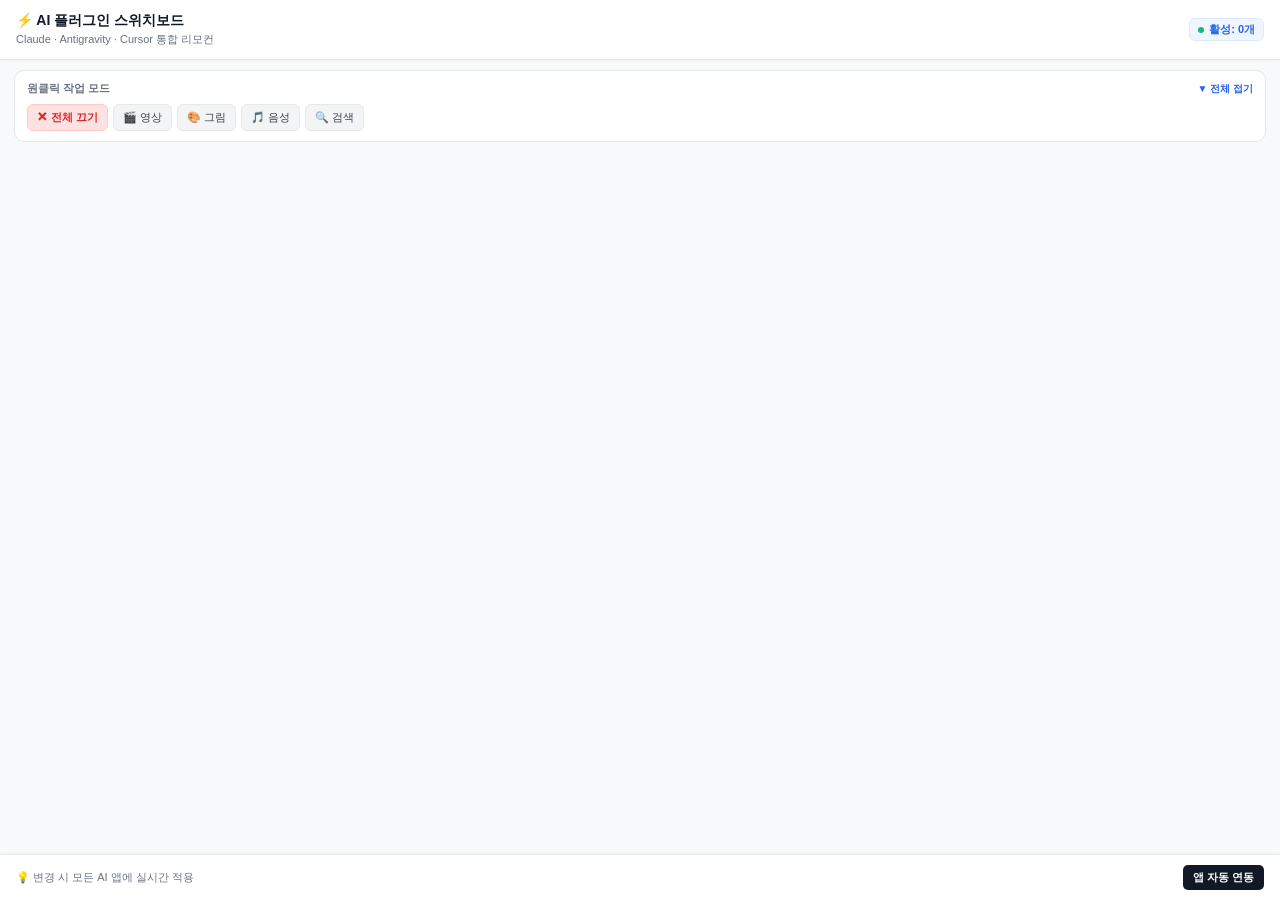
==== widget.html @ acefc421 "fix: 모든 카테고리 기본 펼침 상태로 렌더링 및 전체 펼치기/접기 버튼 추가" ====
<!DOCTYPE html>
<html lang="ko">
<head>
  <meta charset="UTF-8">
  <title>AI 플러그인 스위치보드</title>
  <style>
    * { box-sizing: border-box; margin: 0; padding: 0; }
    html, body {
      width: 100%;
      height: 100%;
      font-family: -apple-system, BlinkMacSystemFont, "Apple SD Gothic Neo", "Pretendard", "Segoe UI", Roboto, sans-serif;
      background-color: #F8F9FA;
      color: #191F28;
      overflow-x: hidden;
    }
    body {
      display: flex;
      flex-direction: column;
      user-select: none;
    }
    
    /* 상단 고정 헤더 */
    header {
      background: #FFFFFF;
      border-bottom: 1px solid #E5E7EB;
      padding: 12px 16px;
      display: flex;
      justify-content: space-between;
      align-items: center;
      position: sticky;
      top: 0;
      z-index: 50;
      box-shadow: 0 1px 3px rgba(0,0,0,0.03);
    }
    .header-title { font-size: 14px; font-weight: 700; color: #111827; }
    .header-sub { font-size: 11px; color: #6B7280; margin-top: 2px; }
    .badge-count {
      font-size: 11px;
      font-weight: 700;
      background: #EFF6FF;
      color: #2563EB;
      border: 1px solid #DBEAFE;
      padding: 3px 8px;
      border-radius: 6px;
      display: flex;
      align-items: center;
      gap: 5px;
    }
    .badge-dot { width: 6px; height: 6px; border-radius: 50%; background: #10B981; }

    /* 프리셋 바 */
    .presets-box {
      background: #FFFFFF;
      margin: 10px 14px 6px;
      padding: 10px 12px;
      border-radius: 10px;
      border: 1px solid #E5E7EB;
      position: sticky;
      top: 57px;
      z-index: 40;
    }
    .preset-header {
      display: flex;
      justify-content: space-between;
      align-items: center;
      margin-bottom: 8px;
    }
    .preset-title { font-size: 11px; font-weight: 700; color: #6B7280; }
    .btn-toggle-all {
      font-size: 10px;
      color: #2563EB;
      background: none;
      border: none;
      cursor: pointer;
      font-weight: 600;
    }
    .btn-toggle-all:hover { text-decoration: underline; }

    .preset-chips { display: flex; flex-wrap: wrap; gap: 5px; }
    .chip {
      font-size: 11px;
      font-weight: 500;
      padding: 5px 9px;
      border-radius: 6px;
      background: #F3F4F6;
      color: #374151;
      border: 1px solid #E5E7EB;
      cursor: pointer;
      transition: all 0.15s;
    }
    .chip:hover { background: #E5E7EB; }
    .chip-off { background: #FEE2E2; color: #DC2626; border-color: #FECACA; font-weight: 700; }
    .chip-off:hover { background: #FCA5A5; color: #B91C1C; }

    /* 토스트 알림 */
    .toast {
      display: none;
      background: #111827;
      color: #FFFFFF;
      font-size: 11px;
      padding: 8px 12px;
      margin: 0 14px 6px;
      border-radius: 6px;
      justify-content: space-between;
      align-items: center;
    }

    /* 본문 스크롤 영역 (확실하고 시원하게 끝까지 스크롤) */
    main {
      flex: 1;
      overflow-y: scroll;
      padding: 6px 14px 40px;
      display: flex;
      flex-direction: column;
      gap: 10px;
    }

    /* 상시 표시되는 명확한 스크롤바 */
    main::-webkit-scrollbar {
      width: 8px;
    }
    main::-webkit-scrollbar-track {
      background: #E9ECEF;
      border-radius: 4px;
    }
    main::-webkit-scrollbar-thumb {
      background: #ADB5BD;
      border-radius: 4px;
    }
    main::-webkit-scrollbar-thumb:hover {
      background: #6C757D;
    }

    /* 카테고리 카드 */
    .category-card {
      background: #FFFFFF;
      border-radius: 10px;
      border: 1px solid #E5E7EB;
      overflow: visible;
      box-shadow: 0 1px 2px rgba(0,0,0,0.03);
    }
    details summary::-webkit-details-marker { display: none; }
    details summary { list-style: none; outline: none; }
    
    .cat-summary {
      padding: 12px 14px;
      cursor: pointer;
      display: flex;
      align-items: center;
      justify-content: space-between;
      background: #FFFFFF;
      border-radius: 10px;
      transition: background 0.15s;
    }
    .cat-summary:hover { background: #F9FAFB; }
    
    .cat-left { display: flex; align-items: center; gap: 8px; }
    .cat-icon { font-size: 18px; }
    .cat-name { font-size: 13px; font-weight: 700; color: #111827; display: flex; align-items: center; gap: 6px; }
    .cat-badge { font-size: 10px; font-weight: 600; padding: 2px 6px; border-radius: 4px; }
    .cat-badge-active { background: #EFF6FF; color: #2563EB; border: 1px solid #DBEAFE; }
    .cat-badge-none { background: #F3F4F6; color: #6B7280; border: 1px solid #E5E7EB; }
    
    .cat-right { display: flex; align-items: center; gap: 6px; }
    .btn-off-cat {
      font-size: 10px;
      color: #6B7280;
      background: #FFFFFF;
      border: 1px solid #D1D5DB;
      padding: 3px 7px;
      border-radius: 4px;
      cursor: pointer;
    }
    .btn-off-cat:hover { color: #DC2626; border-color: #FECACA; background: #FEF2F2; }
    .arrow-icon {
      font-size: 10px;
      color: #9CA3AF;
      transition: transform 0.2s ease;
      display: inline-block;
    }
    details[open] .arrow-icon {
      transform: rotate(180deg);
    }

    /* 세부 플러그인 목록 */
    .plugin-list {
      background: #FAFAFA;
      border-top: 1px solid #F3F4F6;
      padding: 10px 12px;
      display: flex;
      flex-direction: column;
      gap: 8px;
    }
    .plugin-item {
      background: #FFFFFF;
      border: 1px solid #E5E7EB;
      border-radius: 8px;
      padding: 10px 12px;
      display: flex;
      align-items: center;
      justify-content: space-between;
      box-shadow: 0 1px 2px rgba(0,0,0,0.02);
    }
    .plugin-info { padding-right: 8px; flex: 1; }
    .plugin-header { display: flex; align-items: center; gap: 6px; }
    .plugin-name { font-size: 12px; font-weight: 700; color: #111827; }
    .plugin-tag { font-size: 9px; color: #4B5563; background: #F3F4F6; padding: 1px 5px; border-radius: 3px; font-weight: 500; }
    .plugin-desc { font-size: 10.5px; color: #6B7280; margin-top: 2px; line-height: 1.3; }

    /* 스위치 */
    .switch {
      position: relative;
      display: inline-block;
      width: 38px;
      height: 22px;
      flex-shrink: 0;
    }
    .switch input { opacity: 0; width: 0; height: 0; }
    .slider {
      position: absolute;
      cursor: pointer;
      top: 0; left: 0; right: 0; bottom: 0;
      background-color: #E5E7EB;
      transition: .2s;
      border-radius: 22px;
    }
    .slider:before {
      position: absolute;
      content: "";
      height: 18px;
      width: 18px;
      left: 2px;
      bottom: 2px;
      background-color: white;
      transition: .2s;
      border-radius: 50%;
      box-shadow: 0 1px 3px rgba(0,0,0,0.2);
    }
    input:checked + .slider { background-color: #2563EB; }
    input:checked + .slider:before { transform: translateX(16px); }

    /* 푸터 */
    footer {
      background: #FFFFFF;
      border-top: 1px solid #E5E7EB;
      padding: 10px 16px;
      font-size: 11px;
      color: #6B7280;
      display: flex;
      justify-content: space-between;
      align-items: center;
      position: sticky;
      bottom: 0;
      z-index: 50;
      box-shadow: 0 -1px 3px rgba(0,0,0,0.03);
    }
    .btn-sync {
      background: #111827;
      color: #FFFFFF;
      border: none;
      padding: 5px 10px;
      border-radius: 5px;
      font-size: 11px;
      font-weight: 600;
      cursor: pointer;
    }
    .btn-sync:hover { background: #374151; }
  </style>
</head>
<body>

  <!-- 헤더 -->
  <header>
    <div>
      <div class="header-title">⚡ AI 플러그인 스위치보드</div>
      <div class="header-sub">Claude · Antigravity · Cursor 통합 리모컨</div>
    </div>
    <div class="badge-count">
      <span class="badge-dot"></span>
      <span>활성: <b id="header-active-count">0</b>개</span>
    </div>
  </header>

  <!-- 원클릭 모드 바 -->
  <div class="presets-box">
    <div class="preset-header">
      <span class="preset-title">원클릭 작업 모드</span>
      <button class="btn-toggle-all" id="btn-toggle-all" onclick="toggleAllAccordions()">▼ 전체 접기</button>
    </div>
    <div class="preset-chips">
      <button class="chip chip-off" onclick="setPreset('none')">✕ 전체 끄기</button>
      <button class="chip" onclick="setPreset('video')">🎬 영상</button>
      <button class="chip" onclick="setPreset('image')">🎨 그림</button>
      <button class="chip" onclick="setPreset('audio')">🎵 음성</button>
      <button class="chip" onclick="setPreset('search')">🔍 검색</button>
    </div>
  </div>

  <div id="toast" class="toast">
    <span id="toast-text">설정이 변경되었습니다.</span>
  </div>

  <!-- 8대 카테고리 및 세부 플러그인 전체 목록 -->
  <main id="categories-root"></main>

  <!-- 푸터 -->
  <footer>
    <span>💡 변경 시 모든 AI 앱에 실시간 적용</span>
    <button class="btn-sync" onclick="autoSetup()">앱 자동 연동</button>
  </footer>

  <script>
    let appData = { categories: [], plugins: [] };
    let allExpanded = true;

    async function loadData() {
      try {
        const res = await fetch('/api/data');
        if (res.ok) {
          appData = await res.json();
          render();
        }
      } catch (e) {
        console.error("데이터 로드 실패:", e);
      }
    }

    // 100% 모든 카테고리와 세부 플러그인을 기본 오픈 상태로 렌더링
    function render() {
      const root = document.getElementById("categories-root");
      root.innerHTML = "";

      appData.categories.forEach(cat => {
        const catPlugins = appData.plugins.filter(p => p.cat === cat.id);
        const activeCount = catPlugins.filter(p => p.enabled).length;

        const card = document.createElement("div");
        card.className = "category-card";

        const details = document.createElement("details");
        details.open = allExpanded; // 기본적으로 전체 시원하게 펼쳐둠!

        details.innerHTML = `
          <summary class="cat-summary">
            <div class="cat-left">
              <span class="cat-icon">${cat.icon}</span>
              <div class="cat-name">
                <span>${cat.name}</span>
                <span class="cat-badge ${activeCount > 0 ? 'cat-badge-active' : 'cat-badge-none'}" id="badge-${cat.id}">
                  ${activeCount} / ${catPlugins.length} 켜짐
                </span>
              </div>
            </div>
            <div class="cat-right">
              <button class="btn-off-cat" onclick="turnOffCategory('${cat.id}', event)">모두 끄기</button>
              <span class="arrow-icon">▼</span>
            </div>
          </summary>
          <div class="plugin-list">
            ${catPlugins.map(p => `
              <div class="plugin-item">
                <div class="plugin-info">
                  <div class="plugin-header">
                    <span class="plugin-name">${p.name}</span>
                    <span class="plugin-tag">${p.tag}</span>
                  </div>
                  <div class="plugin-desc">${p.desc}</div>
                </div>
                <label class="switch">
                  <input type="checkbox" ${p.enabled ? "checked" : ""} onchange="togglePlugin('${p.id}', this.checked)">
                  <span class="slider"></span>
                </label>
              </div>
            `).join("")}
          </div>
        `;

        card.appendChild(details);
        root.appendChild(card);
      });

      updateHeaderCount();
    }

    // 전체 펼치기 / 전체 접기 토글
    function toggleAllAccordions() {
      allExpanded = !allExpanded;
      const btn = document.getElementById("btn-toggle-all");
      btn.textContent = allExpanded ? "▼ 전체 접기" : "▶ 전체 펼치기";
      const detailsList = document.querySelectorAll("#categories-root details");
      detailsList.forEach(d => d.open = allExpanded);
    }

    async function togglePlugin(id, enabled) {
      const p = appData.plugins.find(item => item.id === id);
      if (p) {
        p.enabled = enabled;
        updateHeaderCount();
        updateCategoryBadge(p.cat);
        try {
          await fetch('/api/toggle', {
            method: 'POST',
            headers: { 'Content-Type': 'application/json' },
            body: JSON.stringify({ id, enabled })
          });
        } catch (e) {}
      }
    }

    async function turnOffCategory(catId, event) {
      if (event) { event.stopPropagation(); event.preventDefault(); }
      appData.plugins.forEach(p => {
        if (p.cat === catId) p.enabled = false;
      });
      render();
      showToast("해당 카테고리의 모든 플러그인을 껐습니다.");
      try {
        await fetch('/api/category-off', {
          method: 'POST',
          headers: { 'Content-Type': 'application/json' },
          body: JSON.stringify({ cat: catId })
        });
      } catch (e) {}
    }

    async function setPreset(mode) {
      appData.plugins.forEach(p => p.enabled = false);
      if (mode === 'none') {
        showToast("모든 플러그인을 껐습니다. (순수 질문 모드)");
      } else if (mode === 'video') {
        const t = appData.plugins.find(p => p.id === 'runway');
        if (t) t.enabled = true;
        showToast("🎬 영상 모드: 런웨이를 켰습니다.");
      } else if (mode === 'image') {
        const t = appData.plugins.find(p => p.id === 'midjourney');
        if (t) t.enabled = true;
        showToast("🎨 그림 모드: 미드저니를 켰습니다.");
      } else if (mode === 'audio') {
        const t = appData.plugins.find(p => p.id === 'elevenlabs');
        if (t) t.enabled = true;
        showToast("🎵 음성 모드: 일레븐랩스를 켰습니다.");
      } else if (mode === 'search') {
        const t = appData.plugins.find(p => p.id === 'google-search');
        if (t) t.enabled = true;
        showToast("🔍 검색 모드: 구글 검색을 켰습니다.");
      }
      render();
      try {
        await fetch('/api/preset', {
          method: 'POST',
          headers: { 'Content-Type': 'application/json' },
          body: JSON.stringify({ preset: mode })
        });
      } catch (e) {}
    }

    function updateCategoryBadge(catId) {
      const catPlugins = appData.plugins.filter(p => p.cat === catId);
      const activeCount = catPlugins.filter(p => p.enabled).length;
      const badge = document.getElementById(`badge-${catId}`);
      if (badge) {
        badge.textContent = `${activeCount} / ${catPlugins.length} 켜짐`;
        badge.className = `cat-badge ${activeCount > 0 ? 'cat-badge-active' : 'cat-badge-none'}`;
      }
    }

    function updateHeaderCount() {
      const activeCount = appData.plugins.filter(p => p.enabled).length;
      const el = document.getElementById("header-active-count");
      if (el) el.textContent = activeCount;
    }

    async function autoSetup() {
      try {
        const res = await fetch('/api/auto-setup', { method: 'POST' });
        const json = await res.json();
        alert(json.message);
      } catch (e) {
        alert("자동 연동 완료! Claude/Cursor를 재시작하세요.");
      }
    }

    function showToast(msg) {
      const toast = document.getElementById("toast");
      const text = document.getElementById("toast-text");
      text.textContent = msg;
      toast.style.display = "flex";
      setTimeout(() => { toast.style.display = "none"; }, 2500);
    }

    document.addEventListener("DOMContentLoaded", () => {
      loadData();
    });
  </script>
</body>
</html>
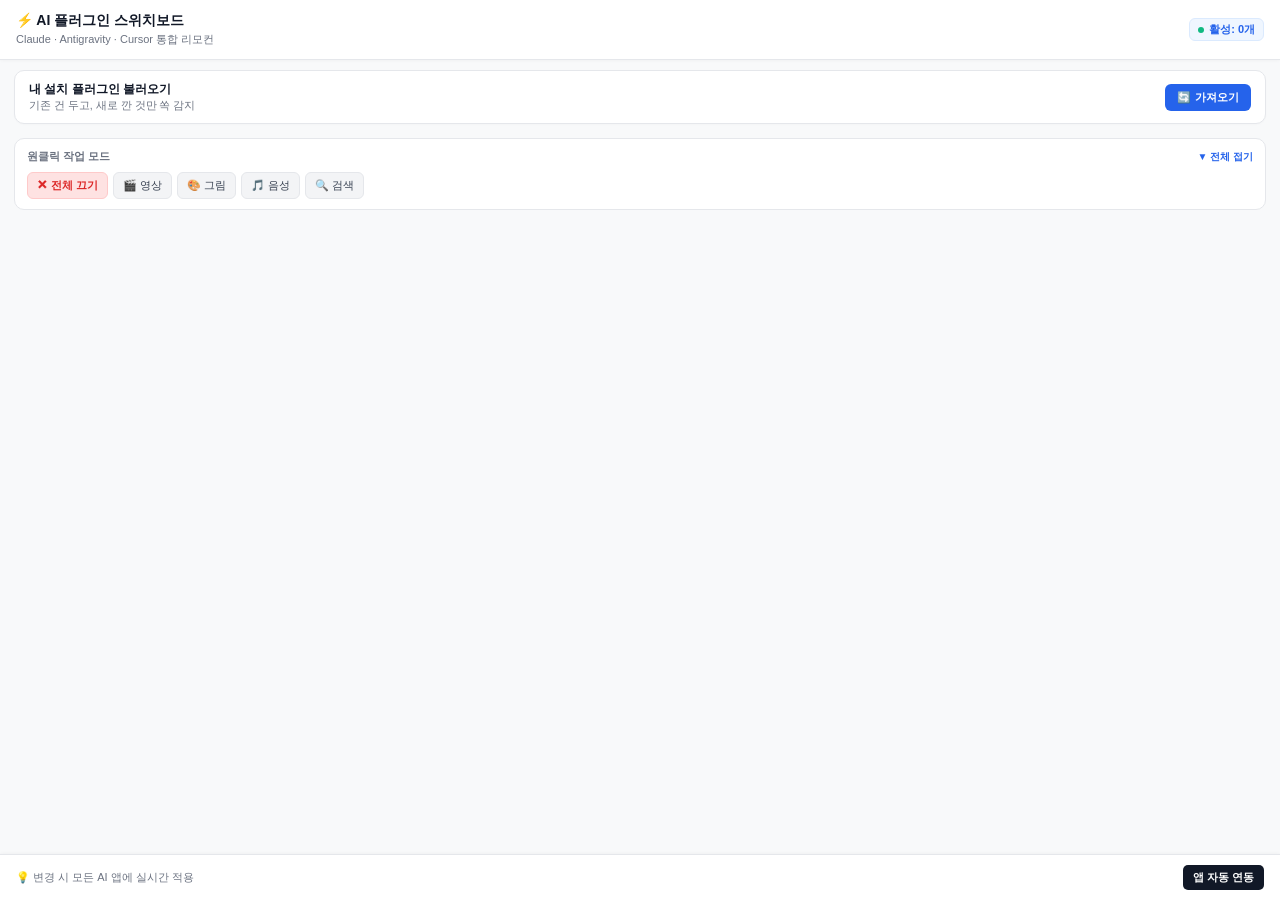
==== commit abb8043b: "feat: 설치된 플러그인 스마트 자동 감지 및 불러오기 버튼 추가 (기존 설정 유지 + 신규 플러그인만 감지)" ====
--- a/widget.html
+++ b/widget.html
@@ -265,6 +265,10 @@
       cursor: pointer;
     }
     .btn-sync:hover { background: #374151; }
+    @keyframes spin {
+      from { transform: rotate(0deg); }
+      to { transform: rotate(360deg); }
+    }
   </style>
 </head>
 <body>
@@ -280,6 +284,18 @@
       <span>활성: <b id="header-active-count">0</b>개</span>
     </div>
   </header>
+
+  <!-- 스마트 자동 감지 및 불러오기 바 -->
+  <div style="background: #FFFFFF; margin: 10px 14px 4px; padding: 10px 14px; border-radius: 10px; border: 1px solid #E5E7EB; display: flex; justify-content: space-between; align-items: center; box-shadow: 0 1px 2px rgba(0,0,0,0.02);">
+    <div>
+      <div style="font-size: 12px; font-weight: 700; color: #111827;">내 설치 플러그인 불러오기</div>
+      <div style="font-size: 10.5px; color: #6B7280; margin-top: 1px;">기존 건 두고, 새로 깐 것만 쏙 감지</div>
+    </div>
+    <button id="btn-scan" onclick="scanPlugins()" style="background: #2563EB; color: #FFFFFF; border: none; padding: 6px 12px; border-radius: 6px; font-size: 11px; font-weight: 600; cursor: pointer; display: flex; align-items: center; gap: 4px; transition: background 0.15s;">
+      <span id="scan-spinner">🔄</span>
+      <span>가져오기</span>
+    </button>
+  </div>
 
   <!-- 원클릭 모드 바 -->
   <div class="presets-box">
@@ -391,6 +407,35 @@
       detailsList.forEach(d => d.open = allExpanded);
     }
 
+    async function scanPlugins() {
+      const btn = document.getElementById("btn-scan");
+      const spinner = document.getElementById("scan-spinner");
+      btn.disabled = true;
+      btn.style.opacity = "0.7";
+      spinner.style.display = "inline-block";
+      spinner.style.animation = "spin 1s linear infinite";
+
+      try {
+        const res = await fetch('/api/scan-plugins', { method: 'POST' });
+        const data = await res.json();
+        if (data.success) {
+          if (data.addedCount > 0) {
+            showToast(`🎉 새 플러그인 ${data.addedCount}개를 감지하여 추가했습니다!`);
+            appData.plugins = data.plugins;
+            render();
+          } else {
+            showToast("✓ 이미 모든 설치 플러그인이 최신 상태입니다.");
+          }
+        }
+      } catch (e) {
+        showToast("플러그인 불러오기 중 오류가 발생했습니다.");
+      } finally {
+        btn.disabled = false;
+        btn.style.opacity = "1";
+        spinner.style.animation = "";
+      }
+    }
+
     async function togglePlugin(id, enabled) {
       const p = appData.plugins.find(item => item.id === id);
       if (p) {
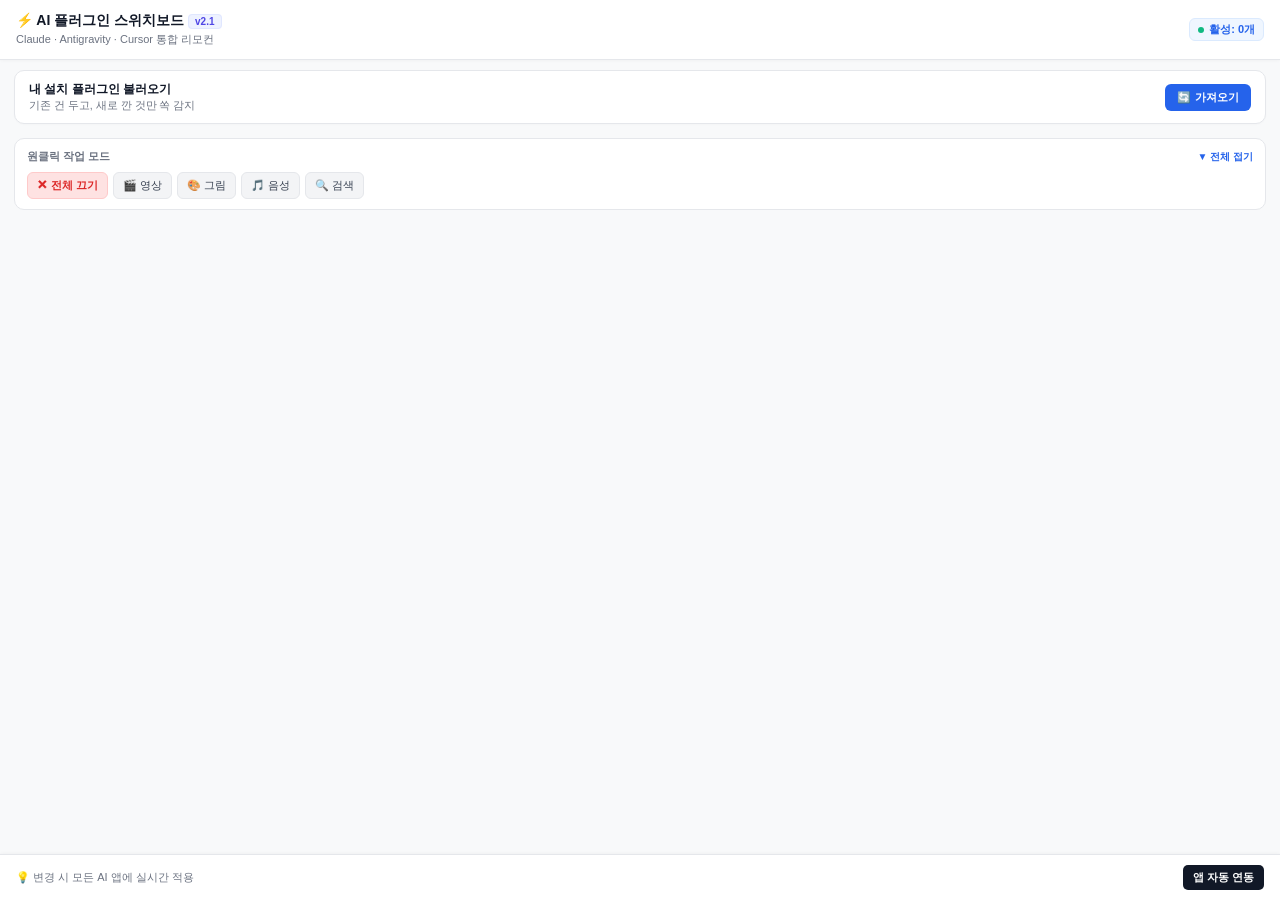
==== commit 968d9b78: "release: v2.1 업데이트 (스마트 자동 감지, 독립 위젯, 릴리즈 노트 반영)" ====
--- a/widget.html
+++ b/widget.html
@@ -276,7 +276,7 @@
   <!-- 헤더 -->
   <header>
     <div>
-      <div class="header-title">⚡ AI 플러그인 스위치보드</div>
+      <div class="header-title">⚡ AI 플러그인 스위치보드 <span style="font-size: 10px; background: #EEF2FF; color: #4F46E5; padding: 1px 6px; border-radius: 4px; font-weight: 700; border: 1px solid #E0E7FF;">v2.1</span></div>
       <div class="header-sub">Claude · Antigravity · Cursor 통합 리모컨</div>
     </div>
     <div class="badge-count">
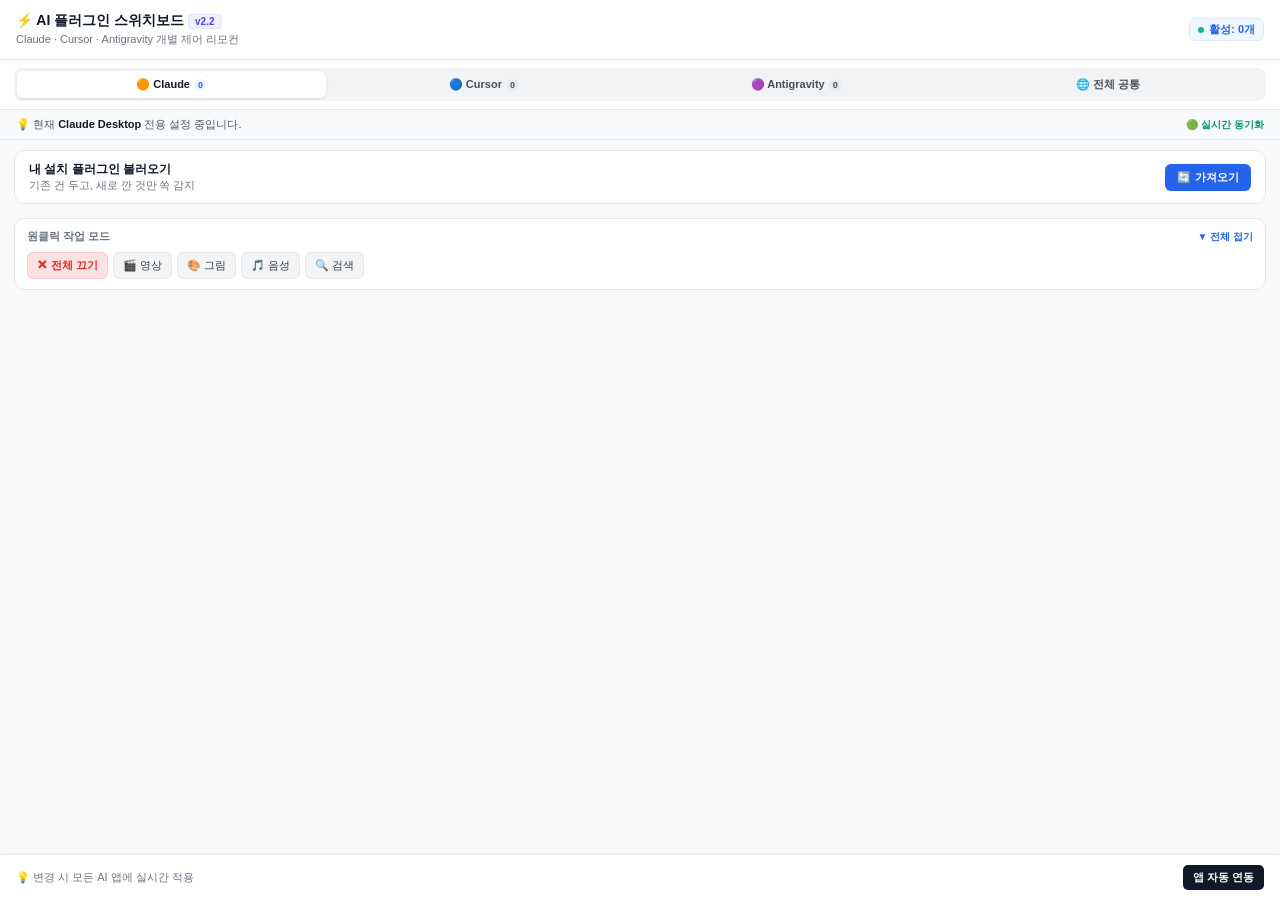
==== commit 3b4c1e9c: "feat: v2.2 - AI 앱별 개별 탭 선택(Claude, Cursor, Antigravity) 및 실시간 타깃 알림 탑재" ====
--- a/widget.html
+++ b/widget.html
@@ -48,6 +48,73 @@
     }
     .badge-dot { width: 6px; height: 6px; border-radius: 50%; background: #10B981; }
 
+    /* 상단 앱 선택 세그먼트 탭 */
+    .app-tabs-container {
+      background: #FFFFFF;
+      padding: 8px 14px;
+      border-bottom: 1px solid #E5E7EB;
+      position: sticky;
+      top: 57px;
+      z-index: 45;
+    }
+    .app-tabs {
+      display: flex;
+      background: #F1F3F5;
+      padding: 3px;
+      border-radius: 8px;
+      gap: 3px;
+    }
+    .app-tab-btn {
+      flex: 1;
+      border: none;
+      background: transparent;
+      padding: 6px 4px;
+      border-radius: 6px;
+      font-size: 11px;
+      font-weight: 600;
+      color: #495057;
+      cursor: pointer;
+      display: flex;
+      align-items: center;
+      justify-content: center;
+      gap: 4px;
+      transition: all 0.15s;
+    }
+    .app-tab-btn:hover { color: #212529; }
+    .app-tab-btn.active {
+      background: #FFFFFF;
+      color: #111827;
+      box-shadow: 0 1px 3px rgba(0, 0, 0, 0.1);
+      font-weight: 700;
+    }
+    .app-tab-badge {
+      font-size: 9px;
+      background: #E9ECEF;
+      color: #495057;
+      padding: 1px 4px;
+      border-radius: 10px;
+    }
+    .app-tab-btn.active .app-tab-badge {
+      background: #EFF6FF;
+      color: #2563EB;
+    }
+
+    /* 현재 타깃 안내 바 */
+    .current-target-banner {
+      background: #F8FAFC;
+      border-bottom: 1px solid #E2E8F0;
+      padding: 7px 16px;
+      font-size: 11px;
+      color: #475569;
+      display: flex;
+      justify-content: space-between;
+      align-items: center;
+    }
+    .target-highlight {
+      font-weight: 700;
+      color: #0F172A;
+    }
+
     /* 프리셋 바 */
     .presets-box {
       background: #FFFFFF;
@@ -55,9 +122,6 @@
       padding: 10px 12px;
       border-radius: 10px;
       border: 1px solid #E5E7EB;
-      position: sticky;
-      top: 57px;
-      z-index: 40;
     }
     .preset-header {
       display: flex;
@@ -269,6 +333,97 @@
       from { transform: rotate(0deg); }
       to { transform: rotate(360deg); }
     }
+    /* 모달 스타일 */
+    .modal-overlay {
+      display: none;
+      position: fixed;
+      top: 0; left: 0; right: 0; bottom: 0;
+      background: rgba(0, 0, 0, 0.5);
+      z-index: 100;
+      justify-content: center;
+      align-items: center;
+      padding: 16px;
+    }
+    .modal-card {
+      background: #FFFFFF;
+      width: 100%;
+      max-width: 380px;
+      border-radius: 12px;
+      box-shadow: 0 10px 25px rgba(0, 0, 0, 0.2);
+      overflow: hidden;
+      animation: modalFadeIn 0.2s ease-out;
+    }
+    @keyframes modalFadeIn {
+      from { transform: scale(0.95); opacity: 0; }
+      to { transform: scale(1); opacity: 1; }
+    }
+    .modal-header {
+      padding: 14px 16px;
+      border-bottom: 1px solid #E5E7EB;
+      display: flex;
+      justify-content: space-between;
+      align-items: center;
+    }
+    .modal-title { font-size: 13.5px; font-weight: 700; color: #111827; display: flex; align-items: center; gap: 6px; }
+    .modal-close { background: none; border: none; font-size: 16px; color: #9CA3AF; cursor: pointer; }
+    .modal-body {
+      padding: 14px 16px;
+      max-height: 380px;
+      overflow-y: auto;
+      font-size: 12px;
+      display: flex;
+      flex-direction: column;
+      gap: 12px;
+    }
+    .scan-status-card {
+      background: #F8F9FA;
+      border: 1px solid #E5E7EB;
+      border-radius: 8px;
+      padding: 10px 12px;
+    }
+    .scan-status-title { font-size: 11px; font-weight: 700; color: #4B5563; margin-bottom: 6px; }
+    .scan-app-item {
+      display: flex;
+      justify-content: space-between;
+      align-items: center;
+      padding: 4px 0;
+      border-bottom: 1px dashed #E5E7EB;
+    }
+    .scan-app-item:last-child { border-bottom: none; }
+    .scan-app-name { font-weight: 600; color: #111827; }
+    .scan-app-res { font-size: 11px; color: #059669; font-weight: 600; }
+    .detected-list {
+      display: flex;
+      flex-direction: column;
+      gap: 6px;
+    }
+    .detected-item {
+      background: #EFF6FF;
+      border: 1px solid #DBEAFE;
+      border-radius: 6px;
+      padding: 8px 10px;
+      display: flex;
+      justify-content: space-between;
+      align-items: center;
+    }
+    .modal-footer {
+      padding: 10px 16px;
+      border-top: 1px solid #E5E7EB;
+      display: flex;
+      justify-content: flex-end;
+      background: #FAFAFA;
+    }
+    .btn-modal-ok {
+      background: #111827;
+      color: #FFFFFF;
+      border: none;
+      padding: 6px 14px;
+      border-radius: 6px;
+      font-size: 12px;
+      font-weight: 600;
+      cursor: pointer;
+    }
+    .btn-modal-ok:hover { background: #374151; }
   </style>
 </head>
 <body>
@@ -276,14 +431,41 @@
   <!-- 헤더 -->
   <header>
     <div>
-      <div class="header-title">⚡ AI 플러그인 스위치보드 <span style="font-size: 10px; background: #EEF2FF; color: #4F46E5; padding: 1px 6px; border-radius: 4px; font-weight: 700; border: 1px solid #E0E7FF;">v2.1</span></div>
-      <div class="header-sub">Claude · Antigravity · Cursor 통합 리모컨</div>
+      <div class="header-title">⚡ AI 플러그인 스위치보드 <span style="font-size: 10px; background: #EEF2FF; color: #4F46E5; padding: 1px 6px; border-radius: 4px; font-weight: 700; border: 1px solid #E0E7FF;">v2.2</span></div>
+      <div class="header-sub">Claude · Cursor · Antigravity 개별 제어 리모컨</div>
     </div>
     <div class="badge-count">
       <span class="badge-dot"></span>
       <span>활성: <b id="header-active-count">0</b>개</span>
     </div>
   </header>
+
+  <!-- AI 앱 개별 선택 탭 바 (v2.2 핵심) -->
+  <div class="app-tabs-container">
+    <div class="app-tabs">
+      <button class="app-tab-btn active" id="tab-claude" onclick="selectAppTab('claude')">
+        <span>🟠 Claude</span>
+        <span class="app-tab-badge" id="badge-tab-claude">0</span>
+      </button>
+      <button class="app-tab-btn" id="tab-cursor" onclick="selectAppTab('cursor')">
+        <span>🔵 Cursor</span>
+        <span class="app-tab-badge" id="badge-tab-cursor">0</span>
+      </button>
+      <button class="app-tab-btn" id="tab-antigravity" onclick="selectAppTab('antigravity')">
+        <span>🟣 Antigravity</span>
+        <span class="app-tab-badge" id="badge-tab-antigravity">0</span>
+      </button>
+      <button class="app-tab-btn" id="tab-all" onclick="selectAppTab('all')">
+        <span>🌐 전체 공통</span>
+      </button>
+    </div>
+  </div>
+
+  <!-- 현재 타깃 안내 바 -->
+  <div class="current-target-banner">
+    <div>💡 현재 <span class="target-highlight" id="target-app-name">Claude Desktop</span> 전용 설정 중입니다.</div>
+    <span style="font-size: 10px; color: #059669; font-weight: 600;">🟢 실시간 동기화</span>
+  </div>
 
   <!-- 스마트 자동 감지 및 불러오기 바 -->
   <div style="background: #FFFFFF; margin: 10px 14px 4px; padding: 10px 14px; border-radius: 10px; border: 1px solid #E5E7EB; display: flex; justify-content: space-between; align-items: center; box-shadow: 0 1px 2px rgba(0,0,0,0.02);">
@@ -325,9 +507,45 @@
     <button class="btn-sync" onclick="autoSetup()">앱 자동 연동</button>
   </footer>
 
+  <!-- 상세 스캔 리포트 모달 다이얼로그 -->
+  <div id="scan-modal" class="modal-overlay">
+    <div class="modal-card">
+      <div class="modal-header">
+        <div class="modal-title">
+          <span>🔍 내 컴퓨터 플러그인 스캔 결과</span>
+        </div>
+        <button class="modal-close" onclick="closeScanModal()">✕</button>
+      </div>
+      <div class="modal-body" id="scan-modal-body">
+        <!-- JS로 동적 생성 -->
+      </div>
+      <div class="modal-footer">
+        <button class="btn-modal-ok" onclick="closeScanModal()">확인 완료</button>
+      </div>
+    </div>
+  </div>
+
   <script>
     let appData = { categories: [], plugins: [] };
     let allExpanded = true;
+    let currentApp = "claude"; // 'claude', 'cursor', 'antigravity', 'all'
+
+    const APP_NAMES = {
+      "claude": "Claude Desktop",
+      "cursor": "Cursor (코덱스)",
+      "antigravity": "Antigravity",
+      "all": "모든 AI 앱 (일괄 적용)"
+    };
+
+    function selectAppTab(appKey) {
+      currentApp = appKey;
+      document.querySelectorAll(".app-tab-btn").forEach(btn => btn.classList.remove("active"));
+      const targetBtn = document.getElementById(`tab-${appKey}`);
+      if (targetBtn) targetBtn.classList.add("active");
+
+      document.getElementById("target-app-name").textContent = APP_NAMES[appKey];
+      render();
+    }
 
     async function loadData() {
       try {
@@ -341,20 +559,29 @@
       }
     }
 
-    // 100% 모든 카테고리와 세부 플러그인을 기본 오픈 상태로 렌더링
+    function isPluginEnabledForCurrentApp(p) {
+      if (currentApp === "all") {
+        return p.enabled || false;
+      }
+      if (p.enabled_apps && p.enabled_apps[currentApp] !== undefined) {
+        return p.enabled_apps[currentApp];
+      }
+      return p.enabled || false;
+    }
+
     function render() {
       const root = document.getElementById("categories-root");
       root.innerHTML = "";
 
       appData.categories.forEach(cat => {
         const catPlugins = appData.plugins.filter(p => p.cat === cat.id);
-        const activeCount = catPlugins.filter(p => p.enabled).length;
+        const activeCount = catPlugins.filter(p => isPluginEnabledForCurrentApp(p)).length;
 
         const card = document.createElement("div");
         card.className = "category-card";
 
         const details = document.createElement("details");
-        details.open = allExpanded; // 기본적으로 전체 시원하게 펼쳐둠!
+        details.open = allExpanded;
 
         details.innerHTML = `
           <summary class="cat-summary">
@@ -373,21 +600,24 @@
             </div>
           </summary>
           <div class="plugin-list">
-            ${catPlugins.map(p => `
-              <div class="plugin-item">
-                <div class="plugin-info">
-                  <div class="plugin-header">
-                    <span class="plugin-name">${p.name}</span>
-                    <span class="plugin-tag">${p.tag}</span>
+            ${catPlugins.map(p => {
+              const isChecked = isPluginEnabledForCurrentApp(p);
+              return `
+                <div class="plugin-item">
+                  <div class="plugin-info">
+                    <div class="plugin-header">
+                      <span class="plugin-name">${p.name}</span>
+                      <span class="plugin-tag">${p.tag}</span>
+                    </div>
+                    <div class="plugin-desc">${p.desc}</div>
                   </div>
-                  <div class="plugin-desc">${p.desc}</div>
+                  <label class="switch">
+                    <input type="checkbox" ${isChecked ? "checked" : ""} onchange="togglePlugin('${p.id}', this.checked)">
+                    <span class="slider"></span>
+                  </label>
                 </div>
-                <label class="switch">
-                  <input type="checkbox" ${p.enabled ? "checked" : ""} onchange="togglePlugin('${p.id}', this.checked)">
-                  <span class="slider"></span>
-                </label>
-              </div>
-            `).join("")}
+              `;
+            }).join("")}
           </div>
         `;
 
@@ -396,15 +626,151 @@
       });
 
       updateHeaderCount();
-    }
-
-    // 전체 펼치기 / 전체 접기 토글
+      updateTabBadges();
+    }
+
     function toggleAllAccordions() {
       allExpanded = !allExpanded;
       const btn = document.getElementById("btn-toggle-all");
       btn.textContent = allExpanded ? "▼ 전체 접기" : "▶ 전체 펼치기";
       const detailsList = document.querySelectorAll("#categories-root details");
       detailsList.forEach(d => d.open = allExpanded);
+    }
+
+    async function togglePlugin(id, enabled) {
+      const p = appData.plugins.find(item => item.id === id);
+      if (p) {
+        p.enabled_apps = p.enabled_apps || {};
+        if (currentApp === "all") {
+          p.enabled_apps["claude"] = enabled;
+          p.enabled_apps["cursor"] = enabled;
+          p.enabled_apps["antigravity"] = enabled;
+          p.enabled = enabled;
+        } else {
+          p.enabled_apps[currentApp] = enabled;
+        }
+
+        updateHeaderCount();
+        updateCategoryBadge(p.cat);
+        updateTabBadges();
+
+        const appLabel = APP_NAMES[currentApp];
+        if (enabled) {
+          showToast(`⚡ [${p.name}] 켜짐 ➔ [${appLabel}]에 실시간 반영 완료!`);
+        } else {
+          showToast(`✕ [${p.name}] 꺼짐 ➔ [${appLabel}]에서 차단 완료!`);
+        }
+
+        try {
+          await fetch('/api/toggle', {
+            method: 'POST',
+            headers: { 'Content-Type': 'application/json' },
+            body: JSON.stringify({ id, app: currentApp, enabled })
+          });
+        } catch (e) {}
+      }
+    }
+
+    async function turnOffCategory(catId, event) {
+      if (event) { event.stopPropagation(); event.preventDefault(); }
+      appData.plugins.forEach(p => {
+        if (p.cat === catId) {
+          p.enabled_apps = p.enabled_apps || {};
+          if (currentApp === "all") {
+            p.enabled_apps["claude"] = false;
+            p.enabled_apps["cursor"] = false;
+            p.enabled_apps["antigravity"] = false;
+            p.enabled = false;
+          } else {
+            p.enabled_apps[currentApp] = false;
+          }
+        }
+      });
+      render();
+      showToast(`해당 카테고리를 [${APP_NAMES[currentApp]}]에서 모두 껐습니다.`);
+      try {
+        await fetch('/api/category-off', {
+          method: 'POST',
+          headers: { 'Content-Type': 'application/json' },
+          body: JSON.stringify({ cat: catId, app: currentApp })
+        });
+      } catch (e) {}
+    }
+
+    async function setPreset(mode) {
+      appData.plugins.forEach(p => {
+        p.enabled_apps = p.enabled_apps || {};
+        if (currentApp === "all") {
+          p.enabled_apps["claude"] = false;
+          p.enabled_apps["cursor"] = false;
+          p.enabled_apps["antigravity"] = false;
+          p.enabled = false;
+        } else {
+          p.enabled_apps[currentApp] = false;
+        }
+      });
+
+      const presetMap = {
+        "video": "runway",
+        "image": "midjourney",
+        "audio": "elevenlabs",
+        "search": "google-search"
+      };
+
+      const targetId = presetMap[mode];
+      if (targetId) {
+        const t = appData.plugins.find(p => p.id === targetId);
+        if (t) {
+          if (currentApp === "all") {
+            t.enabled_apps["claude"] = true;
+            t.enabled_apps["cursor"] = true;
+            t.enabled_apps["antigravity"] = true;
+            t.enabled = true;
+          } else {
+            t.enabled_apps[currentApp] = true;
+          }
+        }
+      }
+
+      render();
+      const appLabel = APP_NAMES[currentApp];
+      if (mode === 'none') {
+        showToast(`모든 플러그인을 [${appLabel}]에서 껐습니다. (순수 대화 모드)`);
+      } else {
+        showToast(`[${mode}] 모드가 [${appLabel}]에 적용되었습니다.`);
+      }
+
+      try {
+        await fetch('/api/preset', {
+          method: 'POST',
+          headers: { 'Content-Type': 'application/json' },
+          body: JSON.stringify({ preset: mode, app: currentApp })
+        });
+      } catch (e) {}
+    }
+
+    function updateCategoryBadge(catId) {
+      const catPlugins = appData.plugins.filter(p => p.cat === catId);
+      const activeCount = catPlugins.filter(p => isPluginEnabledForCurrentApp(p)).length;
+      const badge = document.getElementById(`badge-${catId}`);
+      if (badge) {
+        badge.textContent = `${activeCount} / ${catPlugins.length} 켜짐`;
+        badge.className = `cat-badge ${activeCount > 0 ? 'cat-badge-active' : 'cat-badge-none'}`;
+      }
+    }
+
+    function updateHeaderCount() {
+      const activeCount = appData.plugins.filter(p => isPluginEnabledForCurrentApp(p)).length;
+      const el = document.getElementById("header-active-count");
+      if (el) el.textContent = activeCount;
+    }
+
+    function updateTabBadges() {
+      ['claude', 'cursor', 'antigravity'].forEach(app => {
+        const count = appData.plugins.filter(p => p.enabled_apps && p.enabled_apps[app]).length;
+        const b = document.getElementById(`badge-tab-${app}`);
+        if (b) b.textContent = count;
+      });
     }
 
     async function scanPlugins() {
@@ -419,13 +785,9 @@
         const res = await fetch('/api/scan-plugins', { method: 'POST' });
         const data = await res.json();
         if (data.success) {
-          if (data.addedCount > 0) {
-            showToast(`🎉 새 플러그인 ${data.addedCount}개를 감지하여 추가했습니다!`);
-            appData.plugins = data.plugins;
-            render();
-          } else {
-            showToast("✓ 이미 모든 설치 플러그인이 최신 상태입니다.");
-          }
+          appData.plugins = data.plugins;
+          render();
+          showScanReportModal(data);
         }
       } catch (e) {
         showToast("플러그인 불러오기 중 오류가 발생했습니다.");
@@ -436,83 +798,63 @@
       }
     }
 
-    async function togglePlugin(id, enabled) {
-      const p = appData.plugins.find(item => item.id === id);
-      if (p) {
-        p.enabled = enabled;
-        updateHeaderCount();
-        updateCategoryBadge(p.cat);
-        try {
-          await fetch('/api/toggle', {
-            method: 'POST',
-            headers: { 'Content-Type': 'application/json' },
-            body: JSON.stringify({ id, enabled })
-          });
-        } catch (e) {}
-      }
-    }
-
-    async function turnOffCategory(catId, event) {
-      if (event) { event.stopPropagation(); event.preventDefault(); }
-      appData.plugins.forEach(p => {
-        if (p.cat === catId) p.enabled = false;
-      });
-      render();
-      showToast("해당 카테고리의 모든 플러그인을 껐습니다.");
-      try {
-        await fetch('/api/category-off', {
-          method: 'POST',
-          headers: { 'Content-Type': 'application/json' },
-          body: JSON.stringify({ cat: catId })
-        });
-      } catch (e) {}
-    }
-
-    async function setPreset(mode) {
-      appData.plugins.forEach(p => p.enabled = false);
-      if (mode === 'none') {
-        showToast("모든 플러그인을 껐습니다. (순수 질문 모드)");
-      } else if (mode === 'video') {
-        const t = appData.plugins.find(p => p.id === 'runway');
-        if (t) t.enabled = true;
-        showToast("🎬 영상 모드: 런웨이를 켰습니다.");
-      } else if (mode === 'image') {
-        const t = appData.plugins.find(p => p.id === 'midjourney');
-        if (t) t.enabled = true;
-        showToast("🎨 그림 모드: 미드저니를 켰습니다.");
-      } else if (mode === 'audio') {
-        const t = appData.plugins.find(p => p.id === 'elevenlabs');
-        if (t) t.enabled = true;
-        showToast("🎵 음성 모드: 일레븐랩스를 켰습니다.");
-      } else if (mode === 'search') {
-        const t = appData.plugins.find(p => p.id === 'google-search');
-        if (t) t.enabled = true;
-        showToast("🔍 검색 모드: 구글 검색을 켰습니다.");
-      }
-      render();
-      try {
-        await fetch('/api/preset', {
-          method: 'POST',
-          headers: { 'Content-Type': 'application/json' },
-          body: JSON.stringify({ preset: mode })
-        });
-      } catch (e) {}
-    }
-
-    function updateCategoryBadge(catId) {
-      const catPlugins = appData.plugins.filter(p => p.cat === catId);
-      const activeCount = catPlugins.filter(p => p.enabled).length;
-      const badge = document.getElementById(`badge-${catId}`);
-      if (badge) {
-        badge.textContent = `${activeCount} / ${catPlugins.length} 켜짐`;
-        badge.className = `cat-badge ${activeCount > 0 ? 'cat-badge-active' : 'cat-badge-none'}`;
-      }
-    }
-
-    function updateHeaderCount() {
-      const activeCount = appData.plugins.filter(p => p.enabled).length;
-      const el = document.getElementById("header-active-count");
-      if (el) el.textContent = activeCount;
+    // 상세 스캔 리포트 팝업 띄우기
+    function showScanReportModal(data) {
+      const modal = document.getElementById("scan-modal");
+      const body = document.getElementById("scan-modal-body");
+
+      let sourcesHtml = data.scannedSources.map(s => `
+        <div class="scan-app-item">
+          <div>
+            <span class="scan-app-name">${s.app}</span>
+            <span style="font-size: 10px; color: #6B7280; display: block;">${s.status}</span>
+          </div>
+          <span class="scan-app-res">${s.count > 0 ? `✓ ${s.count}개 도구 발견` : '확인 완료'}</span>
+        </div>
+      `).join('');
+
+      let addedHtml = "";
+      if (data.addedCount > 0) {
+        addedHtml = `
+          <div>
+            <div style="font-size: 11.5px; font-weight: 700; color: #1D4ED8; margin-bottom: 6px;">
+              🎉 새로 감지되어 추가된 플러그인 (${data.addedCount}개)
+            </div>
+            <div class="detected-list">
+              ${data.addedList.map(item => `
+                <div class="detected-item">
+                  <div>
+                    <span style="font-weight: 700; color: #1E3A8A;">${item.name}</span>
+                    <span style="font-size: 10px; color: #4B5563; display: block;">${item.desc}</span>
+                  </div>
+                  <span style="font-size: 10px; background: #DBEAFE; color: #1E40AF; padding: 2px 6px; border-radius: 4px; font-weight: 600;">${item.tag}</span>
+                </div>
+              `).join('')}
+            </div>
+          </div>
+        `;
+      } else {
+        addedHtml = `
+          <div style="background: #F0FDF4; border: 1px solid #BBF7D0; border-radius: 8px; padding: 10px 12px; color: #166534;">
+            <div style="font-weight: 700;">✓ 모든 플러그인이 이미 최신 상태입니다.</div>
+            <div style="font-size: 11px; margin-top: 2px; color: #15803D;">기존에 등록된 도구들이 그대로 안전하게 유지되고 있습니다.</div>
+          </div>
+        `;
+      }
+
+      body.innerHTML = `
+        <div class="scan-status-card">
+          <div class="scan-status-title">📂 내 컴퓨터 스캔 대상 경로</div>
+          ${sourcesHtml}
+        </div>
+        ${addedHtml}
+      `;
+
+      modal.style.display = "flex";
+    }
+
+    function closeScanModal() {
+      document.getElementById("scan-modal").style.display = "none";
     }
 
     async function autoSetup() {
@@ -530,7 +872,7 @@
       const text = document.getElementById("toast-text");
       text.textContent = msg;
       toast.style.display = "flex";
-      setTimeout(() => { toast.style.display = "none"; }, 2500);
+      setTimeout(() => { toast.style.display = "none"; }, 3000);
     }
 
     document.addEventListener("DOMContentLoaded", () => {
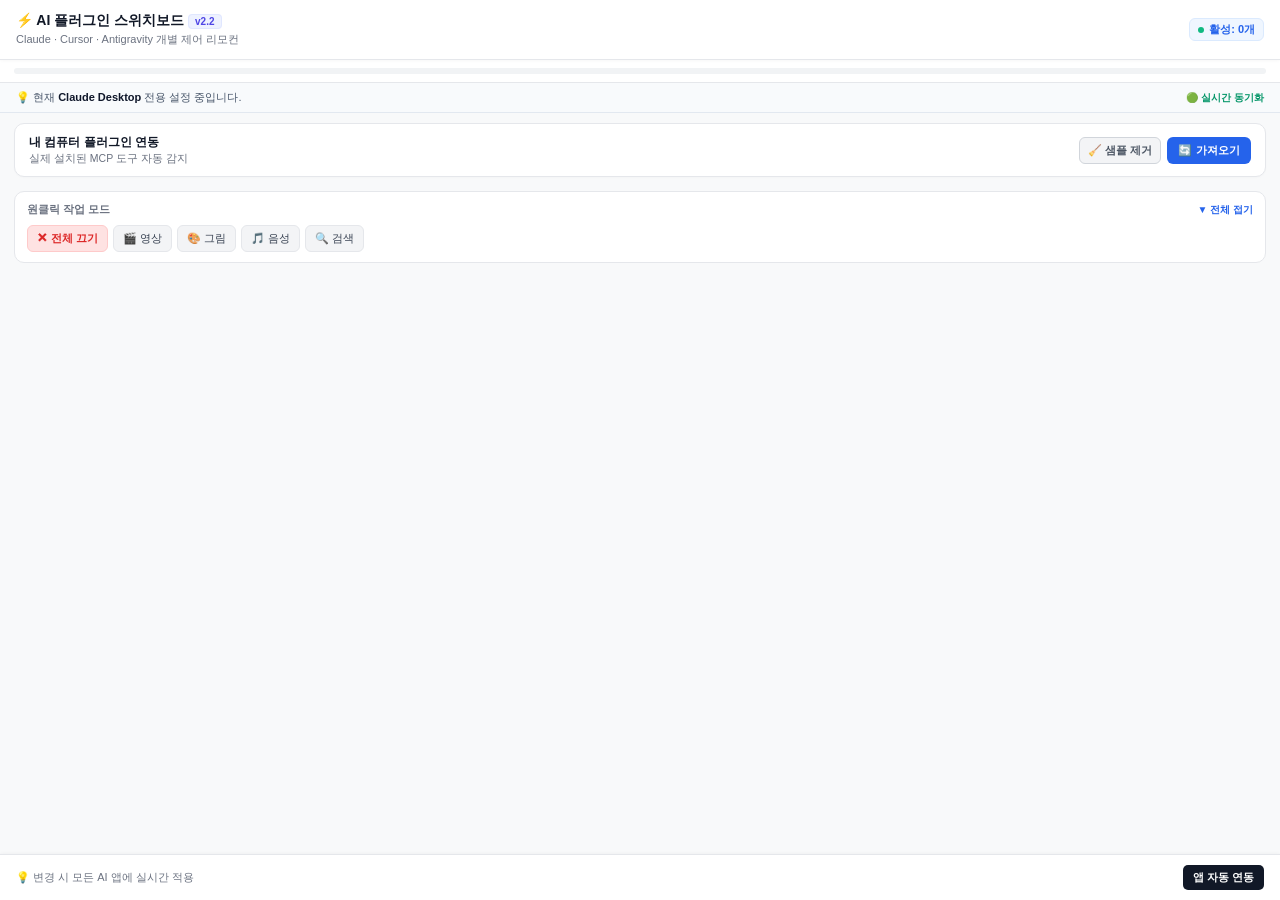
==== commit 80f3eb1e: "feat: dynamic installed AI app detection (hide unused apps like Antigravity) and sample cleaner" ====
--- a/widget.html
+++ b/widget.html
@@ -440,24 +440,10 @@
     </div>
   </header>
 
-  <!-- AI 앱 개별 선택 탭 바 (v2.2 핵심) -->
+  <!-- AI 앱 개별 선택 탭 바 (내 컴퓨터에 실제 설치된 앱만 동적으로 표시!) -->
   <div class="app-tabs-container">
-    <div class="app-tabs">
-      <button class="app-tab-btn active" id="tab-claude" onclick="selectAppTab('claude')">
-        <span>🟠 Claude</span>
-        <span class="app-tab-badge" id="badge-tab-claude">0</span>
-      </button>
-      <button class="app-tab-btn" id="tab-cursor" onclick="selectAppTab('cursor')">
-        <span>🔵 Cursor</span>
-        <span class="app-tab-badge" id="badge-tab-cursor">0</span>
-      </button>
-      <button class="app-tab-btn" id="tab-antigravity" onclick="selectAppTab('antigravity')">
-        <span>🟣 Antigravity</span>
-        <span class="app-tab-badge" id="badge-tab-antigravity">0</span>
-      </button>
-      <button class="app-tab-btn" id="tab-all" onclick="selectAppTab('all')">
-        <span>🌐 전체 공통</span>
-      </button>
+    <div class="app-tabs" id="app-tabs-list">
+      <!-- JS로 동적 생성 -->
     </div>
   </div>
 
@@ -467,16 +453,21 @@
     <span style="font-size: 10px; color: #059669; font-weight: 600;">🟢 실시간 동기화</span>
   </div>
 
-  <!-- 스마트 자동 감지 및 불러오기 바 -->
+  <!-- 스마트 자동 감지 및 샘플 정리 툴바 -->
   <div style="background: #FFFFFF; margin: 10px 14px 4px; padding: 10px 14px; border-radius: 10px; border: 1px solid #E5E7EB; display: flex; justify-content: space-between; align-items: center; box-shadow: 0 1px 2px rgba(0,0,0,0.02);">
     <div>
-      <div style="font-size: 12px; font-weight: 700; color: #111827;">내 설치 플러그인 불러오기</div>
-      <div style="font-size: 10.5px; color: #6B7280; margin-top: 1px;">기존 건 두고, 새로 깐 것만 쏙 감지</div>
+      <div style="font-size: 12px; font-weight: 700; color: #111827;">내 컴퓨터 플러그인 연동</div>
+      <div style="font-size: 10.5px; color: #6B7280; margin-top: 1px;">실제 설치된 MCP 도구 자동 감지</div>
     </div>
-    <button id="btn-scan" onclick="scanPlugins()" style="background: #2563EB; color: #FFFFFF; border: none; padding: 6px 12px; border-radius: 6px; font-size: 11px; font-weight: 600; cursor: pointer; display: flex; align-items: center; gap: 4px; transition: background 0.15s;">
-      <span id="scan-spinner">🔄</span>
-      <span>가져오기</span>
-    </button>
+    <div style="display: flex; gap: 6px;">
+      <button id="btn-clear-samples" onclick="clearSamples()" style="background: #F3F4F6; color: #4B5563; border: 1px solid #D1D5DB; padding: 5px 8px; border-radius: 6px; font-size: 11px; font-weight: 600; cursor: pointer; transition: background 0.15s;" title="샘플 도구를 숨기고 내 실제 도구만 표시">
+        🧹 샘플 제거
+      </button>
+      <button id="btn-scan" onclick="scanPlugins()" style="background: #2563EB; color: #FFFFFF; border: none; padding: 5px 11px; border-radius: 6px; font-size: 11px; font-weight: 600; cursor: pointer; display: flex; align-items: center; gap: 4px; transition: background 0.15s;">
+        <span id="scan-spinner">🔄</span>
+        <span>가져오기</span>
+      </button>
+    </div>
   </div>
 
   <!-- 원클릭 모드 바 -->
@@ -526,16 +517,47 @@
   </div>
 
   <script>
-    let appData = { categories: [], plugins: [] };
+    let appData = { categories: [], plugins: [], installed_apps: [] };
     let allExpanded = true;
     let currentApp = "claude"; // 'claude', 'cursor', 'antigravity', 'all'
 
-    const APP_NAMES = {
-      "claude": "Claude Desktop",
-      "cursor": "Cursor (코덱스)",
-      "antigravity": "Antigravity",
-      "all": "모든 AI 앱 (일괄 적용)"
-    };
+    function renderAppTabs() {
+      const container = document.getElementById("app-tabs-list");
+      if (!container) return;
+
+      const installed = appData.installed_apps || [
+        { id: "claude", name: "Claude Desktop", icon: "🟠" }
+      ];
+
+      // 만약 현재 선택된 앱이 실제 설치된 앱 목록에 없는 경우(예: Antigravity가 없는 윈도우 PC), 첫 번째 설치된 앱으로 자동 전환!
+      if (!installed.some(a => a.id === currentApp) && currentApp !== "all") {
+        currentApp = installed[0].id;
+      }
+
+      let html = "";
+      installed.forEach(app => {
+        const isActive = (currentApp === app.id) ? "active" : "";
+        html += `
+          <button class="app-tab-btn ${isActive}" id="tab-${app.id}" onclick="selectAppTab('${app.id}')">
+            <span>${app.icon} ${app.name}</span>
+            <span class="app-tab-badge" id="badge-tab-${app.id}">0</span>
+          </button>
+        `;
+      });
+
+      html += `
+        <button class="app-tab-btn ${currentApp === "all" ? "active" : ""}" id="tab-all" onclick="selectAppTab('all')">
+          <span>🌐 전체 공통</span>
+        </button>
+      `;
+      container.innerHTML = html;
+
+      const currentAppObj = installed.find(a => a.id === currentApp);
+      const targetNameEl = document.getElementById("target-app-name");
+      if (targetNameEl) {
+        targetNameEl.textContent = currentAppObj ? currentAppObj.name : "모든 AI 앱 (공통)";
+      }
+    }
 
     function selectAppTab(appKey) {
       currentApp = appKey;
@@ -543,7 +565,9 @@
       const targetBtn = document.getElementById(`tab-${appKey}`);
       if (targetBtn) targetBtn.classList.add("active");
 
-      document.getElementById("target-app-name").textContent = APP_NAMES[appKey];
+      const installed = appData.installed_apps || [];
+      const currentAppObj = installed.find(a => a.id === appKey);
+      document.getElementById("target-app-name").textContent = currentAppObj ? currentAppObj.name : "모든 AI 앱 (일괄 적용)";
       render();
     }
 
@@ -570,11 +594,33 @@
     }
 
     function render() {
+      renderAppTabs();
+
       const root = document.getElementById("categories-root");
       root.innerHTML = "";
 
+      if (!appData.plugins || appData.plugins.length === 0) {
+        root.innerHTML = `
+          <div style="text-align: center; padding: 42px 20px; background: #FFFFFF; margin: 14px; border-radius: 12px; border: 1px dashed #D1D5DB;">
+            <div style="font-size: 34px; margin-bottom: 8px;">🔌</div>
+            <div style="font-size: 14px; font-weight: 700; color: #1F2937; margin-bottom: 6px;">등록된 플러그인이 없습니다</div>
+            <div style="font-size: 11.5px; color: #6B7280; line-height: 1.5; margin-bottom: 16px;">
+              컴퓨터의 Claude Desktop 등에 설치된 도구가 있다면 상단 <b>[🔄 가져오기]</b>를 누르시거나,<br>아래 버튼을 눌러 추천 샘플 도구들을 불러와 보세요!
+            </div>
+            <button onclick="restoreSamples()" style="background: #2563EB; color: #FFFFFF; border: none; font-size: 12px; font-weight: 600; padding: 8px 16px; border-radius: 8px; cursor: pointer; box-shadow: 0 1px 2px rgba(0,0,0,0.05);">
+              🎁 추천 샘플 도구(19종) 불러오기
+            </button>
+          </div>
+        `;
+        updateHeaderCount();
+        updateTabBadges();
+        return;
+      }
+
       appData.categories.forEach(cat => {
         const catPlugins = appData.plugins.filter(p => p.cat === cat.id);
+        if (catPlugins.length === 0) return; // 빈 카테고리는 깔끔하게 숨김
+
         const activeCount = catPlugins.filter(p => isPluginEnabledForCurrentApp(p)).length;
 
         const card = document.createElement("div");
@@ -602,12 +648,18 @@
           <div class="plugin-list">
             ${catPlugins.map(p => {
               const isChecked = isPluginEnabledForCurrentApp(p);
+              const tagHtml = p.is_real 
+                ? `<span class="plugin-tag" style="background:#D1FAE5; color:#065F46; font-weight:700;">🟢 실제 연동</span>`
+                : (p.is_sample 
+                    ? `<span class="plugin-tag" style="background:#F3F4F6; color:#6B7280;">샘플</span>`
+                    : `<span class="plugin-tag">${p.tag}</span>`);
+
               return `
                 <div class="plugin-item">
                   <div class="plugin-info">
                     <div class="plugin-header">
                       <span class="plugin-name">${p.name}</span>
-                      <span class="plugin-tag">${p.tag}</span>
+                      ${tagHtml}
                     </div>
                     <div class="plugin-desc">${p.desc}</div>
                   </div>
@@ -766,11 +818,35 @@
     }
 
     function updateTabBadges() {
-      ['claude', 'cursor', 'antigravity'].forEach(app => {
-        const count = appData.plugins.filter(p => p.enabled_apps && p.enabled_apps[app]).length;
-        const b = document.getElementById(`badge-tab-${app}`);
+      const installed = appData.installed_apps || [];
+      installed.forEach(app => {
+        const count = appData.plugins.filter(p => p.enabled_apps && p.enabled_apps[app.id]).length;
+        const b = document.getElementById(`badge-tab-${app.id}`);
         if (b) b.textContent = count;
       });
+    }
+
+    async function clearSamples() {
+      if (!confirm("19종 샘플 도구를 정리하고, 내 컴퓨터에 실제로 설치된 플러그인만 남기시겠습니까?")) return;
+      try {
+        const res = await fetch('/api/clear-samples', { method: 'POST' });
+        const json = await res.json();
+        showToast("샘플 도구를 정리했습니다.");
+        await loadData();
+      } catch (e) {
+        showToast("정리 실패");
+      }
+    }
+
+    async function restoreSamples() {
+      try {
+        const res = await fetch('/api/restore-samples', { method: 'POST' });
+        const json = await res.json();
+        showToast("19종 샘플 플러그인을 불러왔습니다.");
+        await loadData();
+      } catch (e) {
+        showToast("복원 실패");
+      }
     }
 
     async function scanPlugins() {
@@ -876,6 +952,7 @@
     }
 
     document.addEventListener("DOMContentLoaded", () => {
+      try { window.resizeTo(420, 740); } catch(e) {}
       loadData();
     });
   </script>
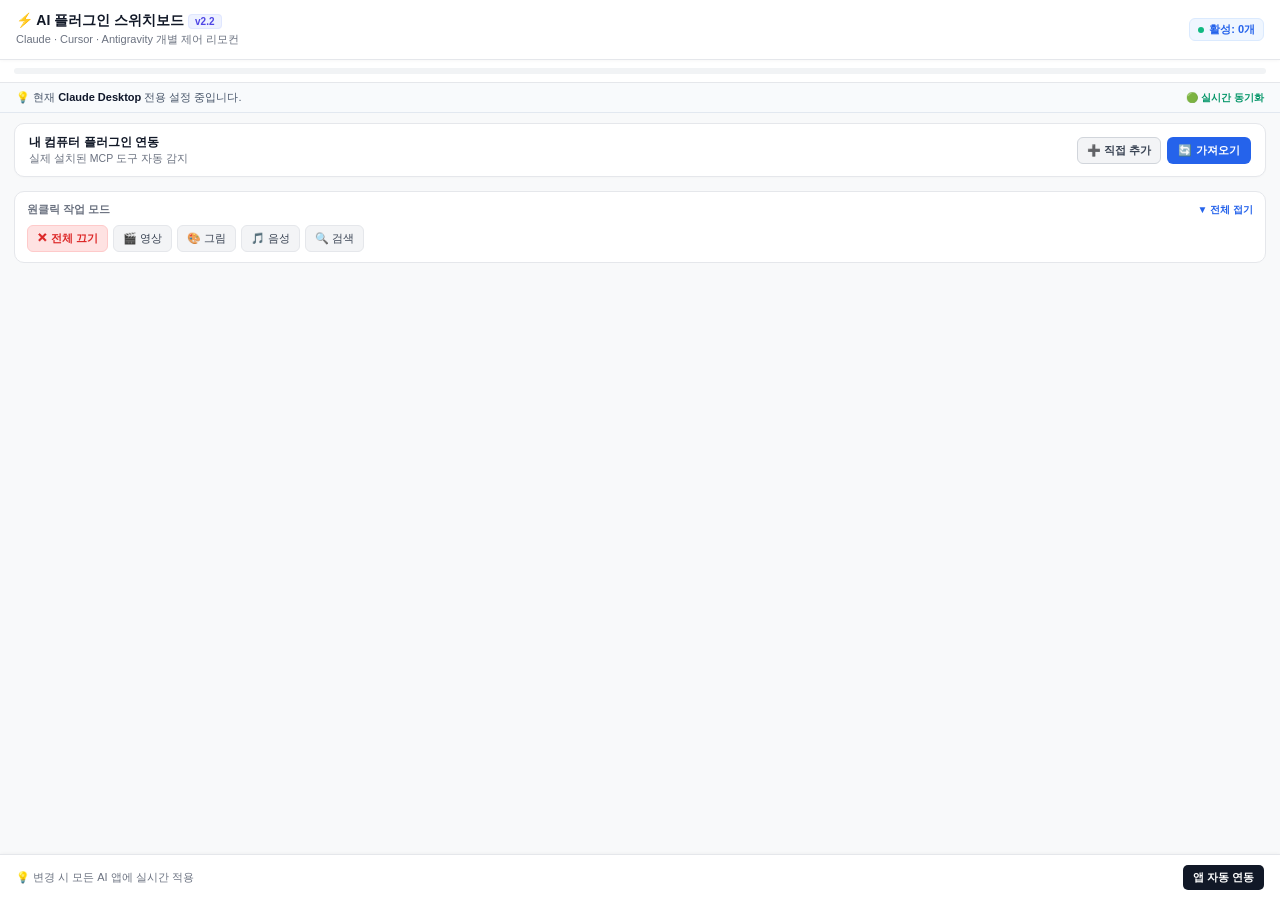
==== commit 738126bb: "feat: pure real user plugin loader without dummy samples and dynamic installed AI app detection" ====
--- a/widget.html
+++ b/widget.html
@@ -453,15 +453,15 @@
     <span style="font-size: 10px; color: #059669; font-weight: 600;">🟢 실시간 동기화</span>
   </div>
 
-  <!-- 스마트 자동 감지 및 샘플 정리 툴바 -->
+  <!-- 스마트 자동 감지 및 도구 추가 툴바 -->
   <div style="background: #FFFFFF; margin: 10px 14px 4px; padding: 10px 14px; border-radius: 10px; border: 1px solid #E5E7EB; display: flex; justify-content: space-between; align-items: center; box-shadow: 0 1px 2px rgba(0,0,0,0.02);">
     <div>
       <div style="font-size: 12px; font-weight: 700; color: #111827;">내 컴퓨터 플러그인 연동</div>
       <div style="font-size: 10.5px; color: #6B7280; margin-top: 1px;">실제 설치된 MCP 도구 자동 감지</div>
     </div>
     <div style="display: flex; gap: 6px;">
-      <button id="btn-clear-samples" onclick="clearSamples()" style="background: #F3F4F6; color: #4B5563; border: 1px solid #D1D5DB; padding: 5px 8px; border-radius: 6px; font-size: 11px; font-weight: 600; cursor: pointer; transition: background 0.15s;" title="샘플 도구를 숨기고 내 실제 도구만 표시">
-        🧹 샘플 제거
+      <button onclick="openAddModal()" style="background: #F3F4F6; color: #374151; border: 1px solid #D1D5DB; padding: 5px 9px; border-radius: 6px; font-size: 11px; font-weight: 600; cursor: pointer;">
+        ➕ 직접 추가
       </button>
       <button id="btn-scan" onclick="scanPlugins()" style="background: #2563EB; color: #FFFFFF; border: none; padding: 5px 11px; border-radius: 6px; font-size: 11px; font-weight: 600; cursor: pointer; display: flex; align-items: center; gap: 4px; transition: background 0.15s;">
         <span id="scan-spinner">🔄</span>
@@ -497,6 +497,42 @@
     <span>💡 변경 시 모든 AI 앱에 실시간 적용</span>
     <button class="btn-sync" onclick="autoSetup()">앱 자동 연동</button>
   </footer>
+
+  <!-- 플러그인 직접 추가 모달 -->
+  <div id="add-modal" class="modal-overlay" style="display: none;">
+    <div class="modal-card" style="max-width: 360px;">
+      <div class="modal-header">
+        <div class="modal-title">
+          <span>➕ 새 플러그인 등록</span>
+        </div>
+        <button class="modal-close" onclick="closeAddModal()">✕</button>
+      </div>
+      <div class="modal-body" style="padding: 16px 20px;">
+        <div style="margin-bottom: 12px;">
+          <label style="display: block; font-size: 11.5px; font-weight: 700; color: #374151; margin-bottom: 4px;">플러그인 이름</label>
+          <input type="text" id="new-plugin-name" placeholder="예: GitHub, Fetch, 내 파일 탐색기" style="width: 100%; padding: 8px 10px; font-size: 12px; border: 1px solid #D1D5DB; border-radius: 6px; outline: none;">
+        </div>
+        <div style="margin-bottom: 12px;">
+          <label style="display: block; font-size: 11.5px; font-weight: 700; color: #374151; margin-bottom: 4px;">카테고리</label>
+          <select id="new-plugin-cat" style="width: 100%; padding: 8px 10px; font-size: 12px; border: 1px solid #D1D5DB; border-radius: 6px; outline: none; background: #fff;">
+            <option value="video">🎬 영상 만들기 및 편집</option>
+            <option value="image">🎨 그림 및 디자인 그리기</option>
+            <option value="audio">🎵 목소리 및 음악</option>
+            <option value="search">🔍 인터넷 검색 및 최신 정보</option>
+            <option value="office">📄 문서·업무·이메일</option>
+            <option value="system" selected>💻 내 컴퓨터 파일 & 시스템 제어</option>
+            <option value="browser">🌐 웹 브라우저 자동 조작</option>
+            <option value="data">📊 통계 & 데이터 분석</option>
+          </select>
+        </div>
+        <div style="margin-bottom: 16px;">
+          <label style="display: block; font-size: 11.5px; font-weight: 700; color: #374151; margin-bottom: 4px;">간단 설명</label>
+          <input type="text" id="new-plugin-desc" placeholder="예: 저장소 조회 및 이슈 관리" style="width: 100%; padding: 8px 10px; font-size: 12px; border: 1px solid #D1D5DB; border-radius: 6px; outline: none;">
+        </div>
+        <button onclick="submitAddPlugin()" style="width: 100%; background: #2563EB; color: #fff; border: none; padding: 10px; border-radius: 6px; font-size: 13px; font-weight: 700; cursor: pointer;">등록하기</button>
+      </div>
+    </div>
+  </div>
 
   <!-- 상세 스캔 리포트 모달 다이얼로그 -->
   <div id="scan-modal" class="modal-overlay">
@@ -601,14 +637,14 @@
 
       if (!appData.plugins || appData.plugins.length === 0) {
         root.innerHTML = `
-          <div style="text-align: center; padding: 42px 20px; background: #FFFFFF; margin: 14px; border-radius: 12px; border: 1px dashed #D1D5DB;">
+          <div style="text-align: center; padding: 48px 20px; background: #FFFFFF; margin: 14px; border-radius: 12px; border: 1px dashed #D1D5DB;">
             <div style="font-size: 34px; margin-bottom: 8px;">🔌</div>
             <div style="font-size: 14px; font-weight: 700; color: #1F2937; margin-bottom: 6px;">등록된 플러그인이 없습니다</div>
-            <div style="font-size: 11.5px; color: #6B7280; line-height: 1.5; margin-bottom: 16px;">
-              컴퓨터의 Claude Desktop 등에 설치된 도구가 있다면 상단 <b>[🔄 가져오기]</b>를 누르시거나,<br>아래 버튼을 눌러 추천 샘플 도구들을 불러와 보세요!
+            <div style="font-size: 11.5px; color: #6B7280; line-height: 1.6; margin-bottom: 16px;">
+              컴퓨터의 Claude Desktop 등에 실제 설치된 MCP 도구가 있다면 상단 <b>[🔄 가져오기]</b>를 누르시거나,<br>아래 버튼을 눌러 스위치보드에 도구를 직접 등록해 보세요!
             </div>
-            <button onclick="restoreSamples()" style="background: #2563EB; color: #FFFFFF; border: none; font-size: 12px; font-weight: 600; padding: 8px 16px; border-radius: 8px; cursor: pointer; box-shadow: 0 1px 2px rgba(0,0,0,0.05);">
-              🎁 추천 샘플 도구(19종) 불러오기
+            <button onclick="openAddModal()" style="background: #2563EB; color: #FFFFFF; border: none; font-size: 12px; font-weight: 600; padding: 8px 16px; border-radius: 8px; cursor: pointer; box-shadow: 0 1px 2px rgba(0,0,0,0.05);">
+              ➕ 플러그인 직접 등록하기
             </button>
           </div>
         `;
@@ -648,25 +684,22 @@
           <div class="plugin-list">
             ${catPlugins.map(p => {
               const isChecked = isPluginEnabledForCurrentApp(p);
-              const tagHtml = p.is_real 
-                ? `<span class="plugin-tag" style="background:#D1FAE5; color:#065F46; font-weight:700;">🟢 실제 연동</span>`
-                : (p.is_sample 
-                    ? `<span class="plugin-tag" style="background:#F3F4F6; color:#6B7280;">샘플</span>`
-                    : `<span class="plugin-tag">${p.tag}</span>`);
-
               return `
                 <div class="plugin-item">
                   <div class="plugin-info">
                     <div class="plugin-header">
                       <span class="plugin-name">${p.name}</span>
-                      ${tagHtml}
+                      <span class="plugin-tag">${p.tag}</span>
                     </div>
                     <div class="plugin-desc">${p.desc}</div>
                   </div>
-                  <label class="switch">
-                    <input type="checkbox" ${isChecked ? "checked" : ""} onchange="togglePlugin('${p.id}', this.checked)">
-                    <span class="slider"></span>
-                  </label>
+                  <div style="display: flex; align-items: center; gap: 8px;">
+                    <label class="switch">
+                      <input type="checkbox" ${isChecked ? "checked" : ""} onchange="togglePlugin('${p.id}', this.checked)">
+                      <span class="slider"></span>
+                    </label>
+                    <button onclick="deletePlugin('${p.id}', '${p.name}')" style="background: none; border: none; color: #9CA3AF; cursor: pointer; font-size: 13px; padding: 2px;" title="플러그인 삭제">✕</button>
+                  </div>
                 </div>
               `;
             }).join("")}
@@ -826,26 +859,56 @@
       });
     }
 
-    async function clearSamples() {
-      if (!confirm("19종 샘플 도구를 정리하고, 내 컴퓨터에 실제로 설치된 플러그인만 남기시겠습니까?")) return;
+    async function deletePlugin(id, name) {
+      if (!confirm(`'${name}' 플러그인을 스위치보드에서 삭제하시겠습니까?`)) return;
       try {
-        const res = await fetch('/api/clear-samples', { method: 'POST' });
-        const json = await res.json();
-        showToast("샘플 도구를 정리했습니다.");
+        await fetch('/api/delete-plugin', {
+          method: 'POST',
+          headers: { 'Content-Type': 'application/json' },
+          body: JSON.stringify({ id })
+        });
+        showToast(`'${name}' 플러그인이 삭제되었습니다.`);
         await loadData();
       } catch (e) {
-        showToast("정리 실패");
-      }
-    }
-
-    async function restoreSamples() {
+        showToast("삭제 실패");
+      }
+    }
+
+    function openAddModal() {
+      document.getElementById("add-modal").style.display = "flex";
+      document.getElementById("new-plugin-name").focus();
+    }
+
+    function closeAddModal() {
+      document.getElementById("add-modal").style.display = "none";
+    }
+
+    async function submitAddPlugin() {
+      const name = document.getElementById("new-plugin-name").value.trim();
+      const cat = document.getElementById("new-plugin-cat").value;
+      const desc = document.getElementById("new-plugin-desc").value.trim() || "직접 등록한 플러그인";
+      if (!name) {
+        alert("플러그인 이름을 입력하세요.");
+        return;
+      }
       try {
-        const res = await fetch('/api/restore-samples', { method: 'POST' });
+        const res = await fetch('/api/add-plugin', {
+          method: 'POST',
+          headers: { 'Content-Type': 'application/json' },
+          body: JSON.stringify({ name, cat, desc })
+        });
         const json = await res.json();
-        showToast("19종 샘플 플러그인을 불러왔습니다.");
-        await loadData();
+        if (json.success) {
+          closeAddModal();
+          document.getElementById("new-plugin-name").value = "";
+          document.getElementById("new-plugin-desc").value = "";
+          showToast(`'${name}' 플러그인이 추가되었습니다!`);
+          await loadData();
+        } else {
+          alert(json.message);
+        }
       } catch (e) {
-        showToast("복원 실패");
+        alert("추가 중 오류 발생");
       }
     }
 
